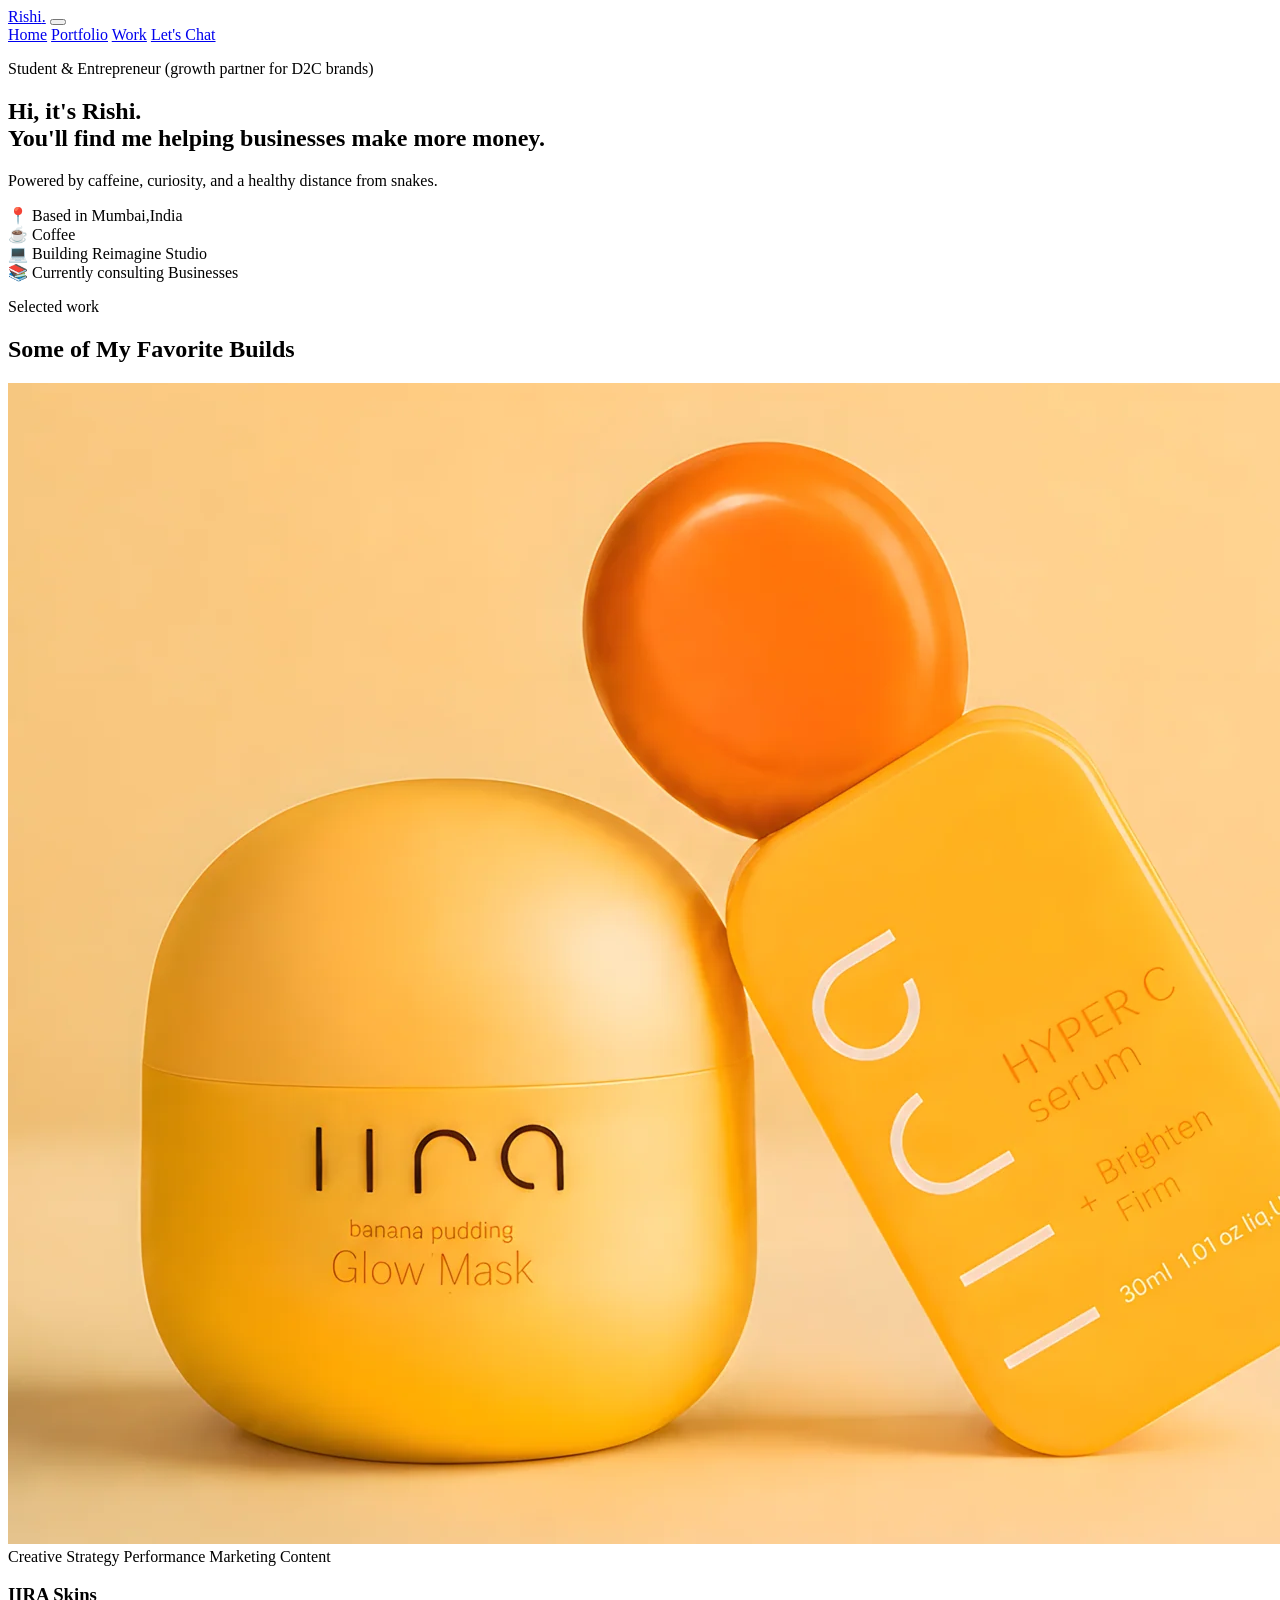
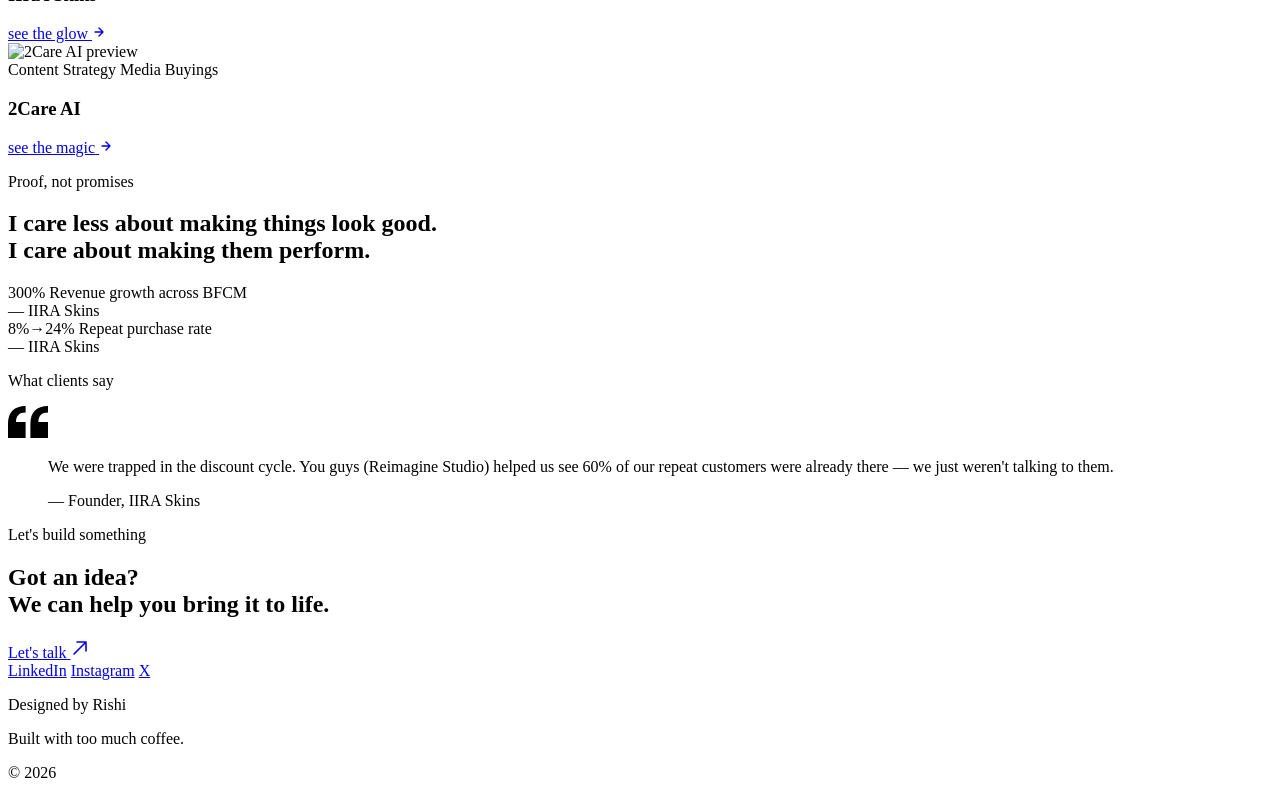
==== index.html @ 276774a6 "Add files via upload" ====
<!DOCTYPE html>
<html lang="en">
<head>
<meta charset="UTF-8">
<meta name="viewport" content="width=device-width, initial-scale=1.0">
<title>Rishi Patel — Helping businesses make more money</title>
<meta name="description" content="Rishi Patel, founder of Reimagine Studio. Revenue, retention, and growth work for D2C brands.">

<!-- Satoshi — Fontshare -->
<link rel="preconnect" href="https://api.fontshare.com">
<link href="https://api.fontshare.com/v2/css?f[]=satoshi@300,301,400,401,500,501,700,701,900,901&display=swap" rel="stylesheet">

<link rel="stylesheet" href="style.css">
</head>
<body>

<!-- ============ GRAIN + GRID BACKGROUND LAYERS (fixed, whole page) ============ -->
<div class="bg-grid" aria-hidden="true"></div>
<div class="bg-grain" aria-hidden="true"></div>

<!-- ============ NAV ============ -->
<header class="nav-wrap">
  <nav class="nav" aria-label="Primary">
    <a href="#home" class="nav-logo">Rishi<span class="dot">.</span></a>

    <button class="nav-toggle" id="navToggle" aria-expanded="false" aria-controls="navLinks" aria-label="Toggle menu">
      <span></span><span></span>
    </button>

    <div class="nav-links" id="navLinks">
      <a href="#home" data-nav>Home</a>
      <a href="#projects" data-nav>Portfolio</a>
      <a href="#results" data-nav>Work</a>
      <a href="#contact" data-nav class="nav-cta">Let's Chat</a>
    </div>
  </nav>
</header>

<main>

  <!-- ============ 1. HERO ============ -->
  <section id="home" class="section hero">
    <div class="hero-glow" aria-hidden="true"></div>

    <div class="container">
      <p class="eyebrow reveal">Student &amp; Entrepreneur (growth partner for D2C brands)</p>

      <h1 class="hero-headline reveal">
        Hi, it's Rishi.<br>
        You'll find me helping businesses make <span class="accent-text">more money.</span>
      </h1>

      <p class="hero-sub reveal">
        Powered by caffeine, curiosity, and a healthy distance from snakes.
      </p>

      <div class="info-cards reveal">
        <div class="info-card">
          <span class="info-emoji" aria-hidden="true">📍</span>
          <span>Based in Mumbai,India</span>
        </div>
        <div class="info-card">
          <span class="info-emoji" aria-hidden="true">☕</span>
          <span>Coffee </span>
        </div>
        <div class="info-card">
          <span class="info-emoji" aria-hidden="true">💻</span>
          <span>Building Reimagine Studio</span>
        </div>
        <div class="info-card">
          <span class="info-emoji" aria-hidden="true">📚</span>
          <span>Currently consulting Businesses</span>
        </div>
      </div>
    </div>

    <a href="#projects" class="scroll-cue" aria-label="Scroll to portfolio">
      <span></span>
    </a>
  </section>

  <!-- ============ 2. PROJECTS ============ -->
  <section id="projects" class="section projects">
    <div class="container">
      <p class="eyebrow reveal">Selected work</p>
      <h1 class="section-title reveal">    Some of My Favorite Builds </h1>

      <div class="project-list">

        <!-- PROJECT 1 — IIRA SKINS -->
        <article class="project-card reveal" data-project="iira">
          <div class="project-visual">
            <img src="iira_bottle.png" alt="IIRA Skins website preview" class="project-visual-image">
            <div class="project-visual-noise" aria-hidden="true"></div>
          </div>

          <div class="project-info">
            <div class="project-tags">
              <span>Creative Strategy</span>
              <span>Performance Marketing</span>
              <span>Content</span>
            </div>

            <h3 class="project-title">IIRA Skins</h3>

            <a href="iira.html" class="case-toggle">
              <span class="case-toggle-label">see the glow</span>
              <svg class="case-toggle-icon" width="14" height="14" viewBox="0 0 14 14" fill="none" aria-hidden="true">
                <path d="M3 7H11M11 7L7 3M11 7L7 11" stroke="currentColor" stroke-width="1.4" stroke-linecap="round" stroke-linejoin="round"/>
              </svg>
            </a>
          </div>
        </article>

        <!-- PROJECT 2 — 2CARE AI -->
        <article class="project-card reveal" data-project="2care">
          <div class="project-visual">
            <img src="Screenshot 2026-07-16 at 4.37.29 PM.png" alt="2Care AI preview" class="project-visual-image">
            <div class="project-visual-noise" aria-hidden="true"></div>
          </div>

          <div class="project-info">
            <div class="project-tags">
              <span>Content Strategy</span>
              <span>Media Buyings</span>
            </div>

            <h3 class="project-title">2Care AI</h3>

            <a href="2care.html" class="case-toggle">
              <span class="case-toggle-label">see the magic</span>
              <svg class="case-toggle-icon" width="14" height="14" viewBox="0 0 14 14" fill="none" aria-hidden="true">
                <path d="M3 7H11M11 7L7 3M11 7L7 11" stroke="currentColor" stroke-width="1.4" stroke-linecap="round" stroke-linejoin="round"/>
              </svg>
            </a>
          </div>
        </article>
         

      </div>
    </div>
  </section>

  <!-- ============ 3. RESULTS ============ -->
  <section id="results" class="section results">
    <div class="bg-grid dark" aria-hidden="true"></div>

    <div class="container">
      <p class="eyebrow eyebrow-light reveal">Proof, not promises</p>
      <h2 class="results-statement reveal">
        I care less about making things look good. <br> I care about making them  
        <span class="accent-text">perform.</span>
      </h2>

      <div class="stat-row reveal">
        <div class="stat-card">
          <span class="stat-number">300%</span>
          <span class="stat-label">Revenue growth across BFCM<br>— IIRA Skins</span>
        </div>
        <div class="stat-card">
          <span class="stat-number">8%<span class="stat-arrow">→</span>24%</span>
          <span class="stat-label">Repeat purchase rate<br>— IIRA Skins</span>
        </div>
      </div>
    </div>
  </section>

  <!-- ============ 4. TESTIMONIAL ============ -->
  <section class="section testimonial">
    <div class="container">
      <p class="eyebrow reveal">What clients say</p>
      <svg class="quote-mark reveal" width="40" height="32" viewBox="0 0 40 32" fill="none" aria-hidden="true">
        <path d="M0 32V17.6C0 6.4 6.4 0 17.6 0V6.4C11.2 6.4 8 9.6 8 16H17.6V32H0ZM22.4 32V17.6C22.4 6.4 28.8 0 40 0V6.4C33.6 6.4 30.4 9.6 30.4 16H40V32H22.4Z" fill="currentColor"/>
      </svg>
      <blockquote class="reveal">
        <p>We were trapped in the discount cycle. You guys (Reimagine Studio) helped us see 60% of our repeat customers were already there — we just weren't talking to them.</p>
        <footer>— Founder, IIRA Skins</footer>
      </blockquote>
    </div>
  </section>

  <!-- ============ 5. CONTACT ============ -->
  <section id="contact" class="section contact">
    <div class="bg-grid dark" aria-hidden="true"></div>
    <div class="hero-glow contact-glow" aria-hidden="true"></div>

    <div class="container">
      <p class="eyebrow eyebrow-light reveal">Let's build something</p>
      <h2 class="contact-title reveal">Got an idea?<br>We can help you bring it to life.</h2>

      <a href="mailto:rrishi2469@gmail.com" class="contact-email reveal">
        Let's talk
        <svg width="20" height="20" viewBox="0 0 20 20" fill="none" aria-hidden="true">
          <path d="M4 16L16 4M16 4H7M16 4V13" stroke="currentColor" stroke-width="1.6" stroke-linecap="round" stroke-linejoin="round"/>
        </svg>
      </a>

      <div class="social-row reveal">
        <a href="https://www.linkedin.com/in/rishi-patel-9a7933321/" target="_blank" rel="noopener noreferrer">LinkedIn</a>
        <a href="https://www.instagram.com/rishidoestuff/" target="_blank" rel="noopener noreferrer">Instagram</a>
        <a href="https://x.com/rrishi2469" target="_blank" rel="noopener noreferrer">X</a>
      </div>
    </div>
  </section>

</main>

<!-- ============ FOOTER ============ -->
<footer class="footer">
  <div class="container footer-inner">
    <p>Designed by Rishi </p>
    <p>Built with too much coffee.</p>
    <p>&copy; 2026</p>
  </div>
</footer>

<script src="script.js"></script>
</body>
</html>
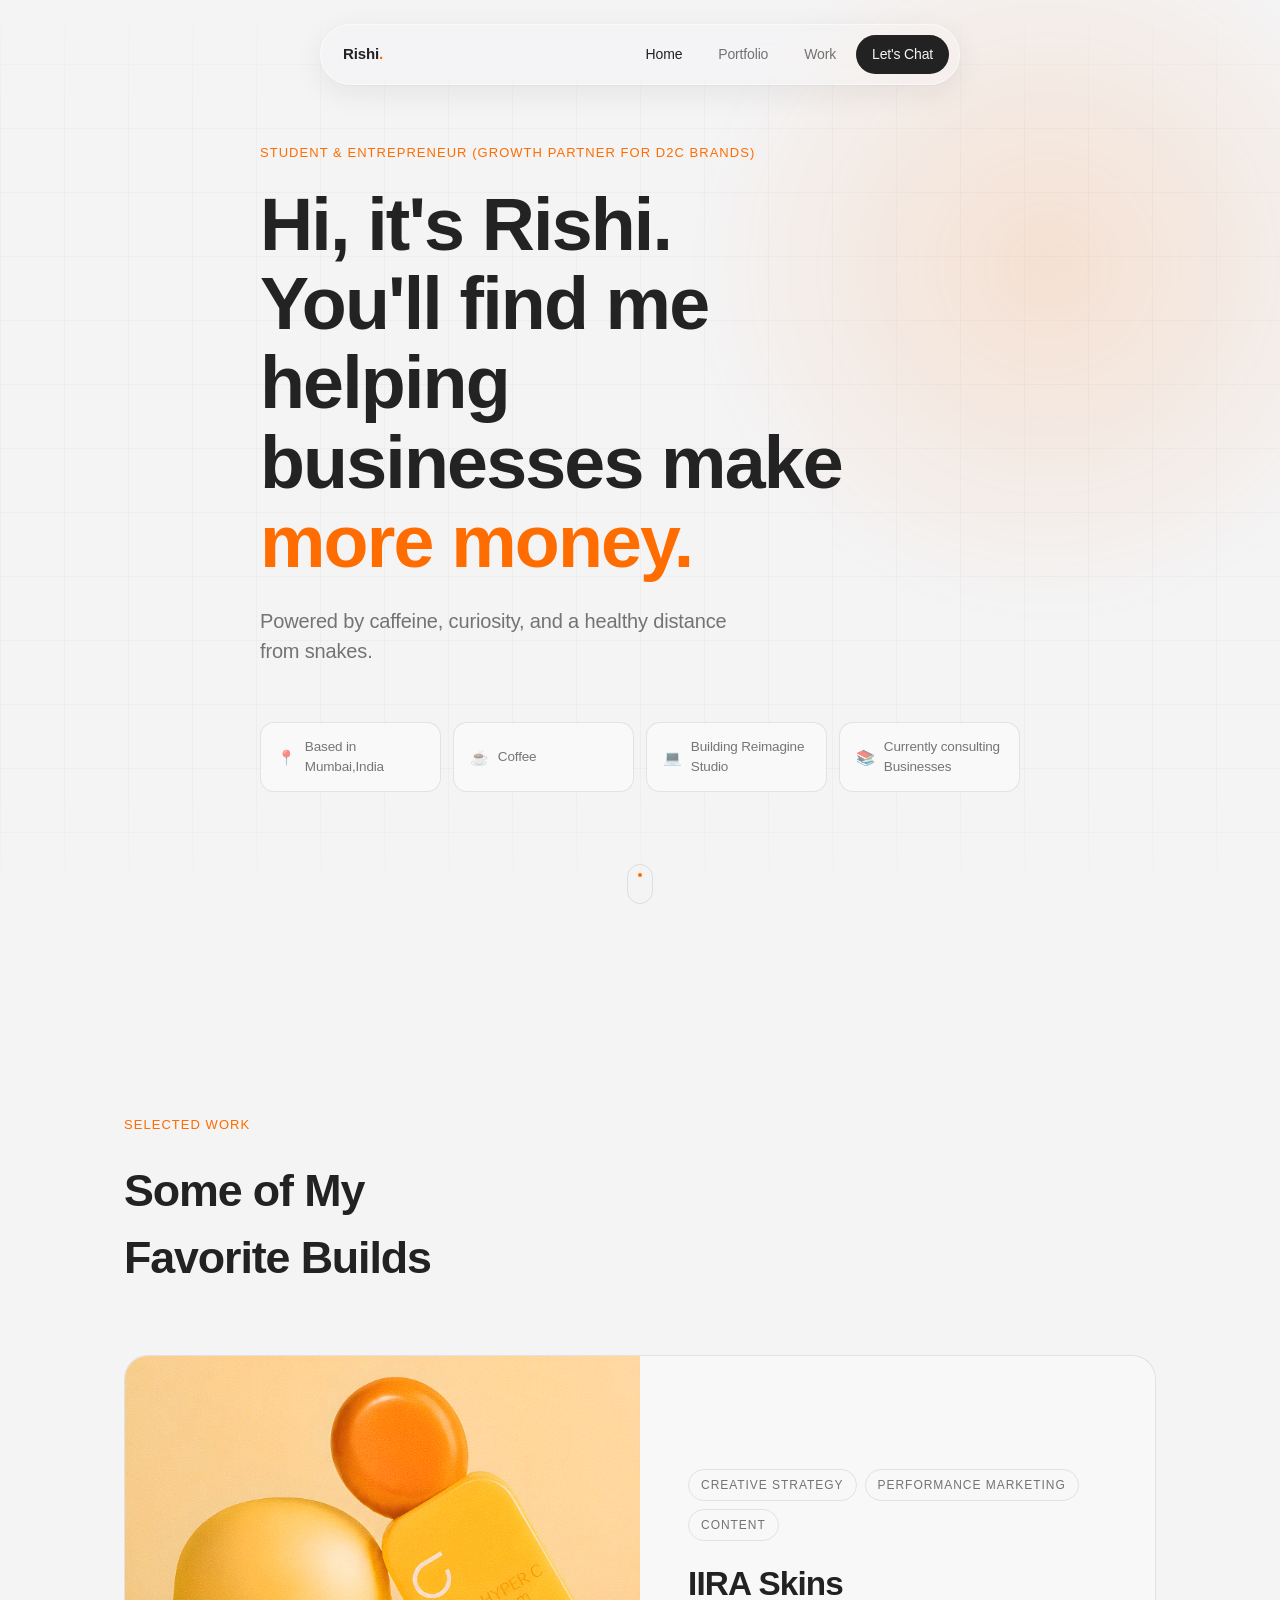
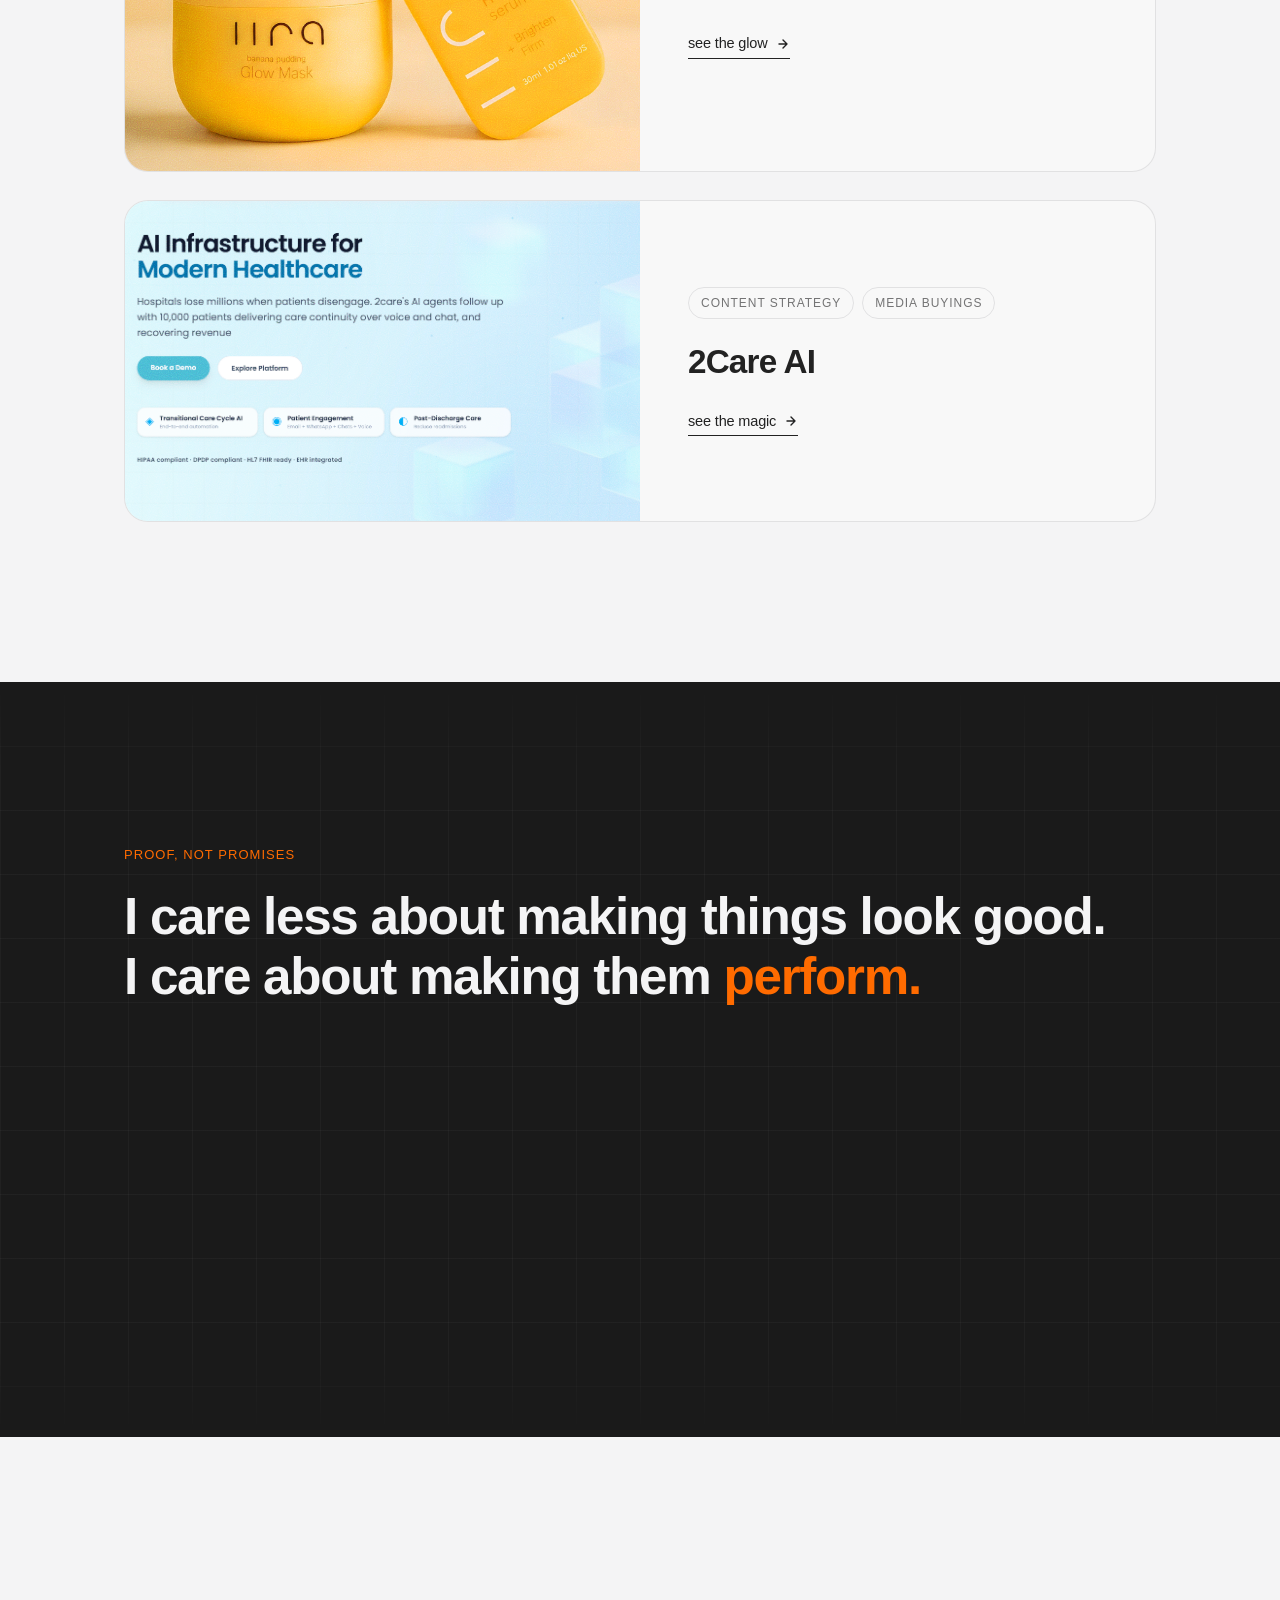
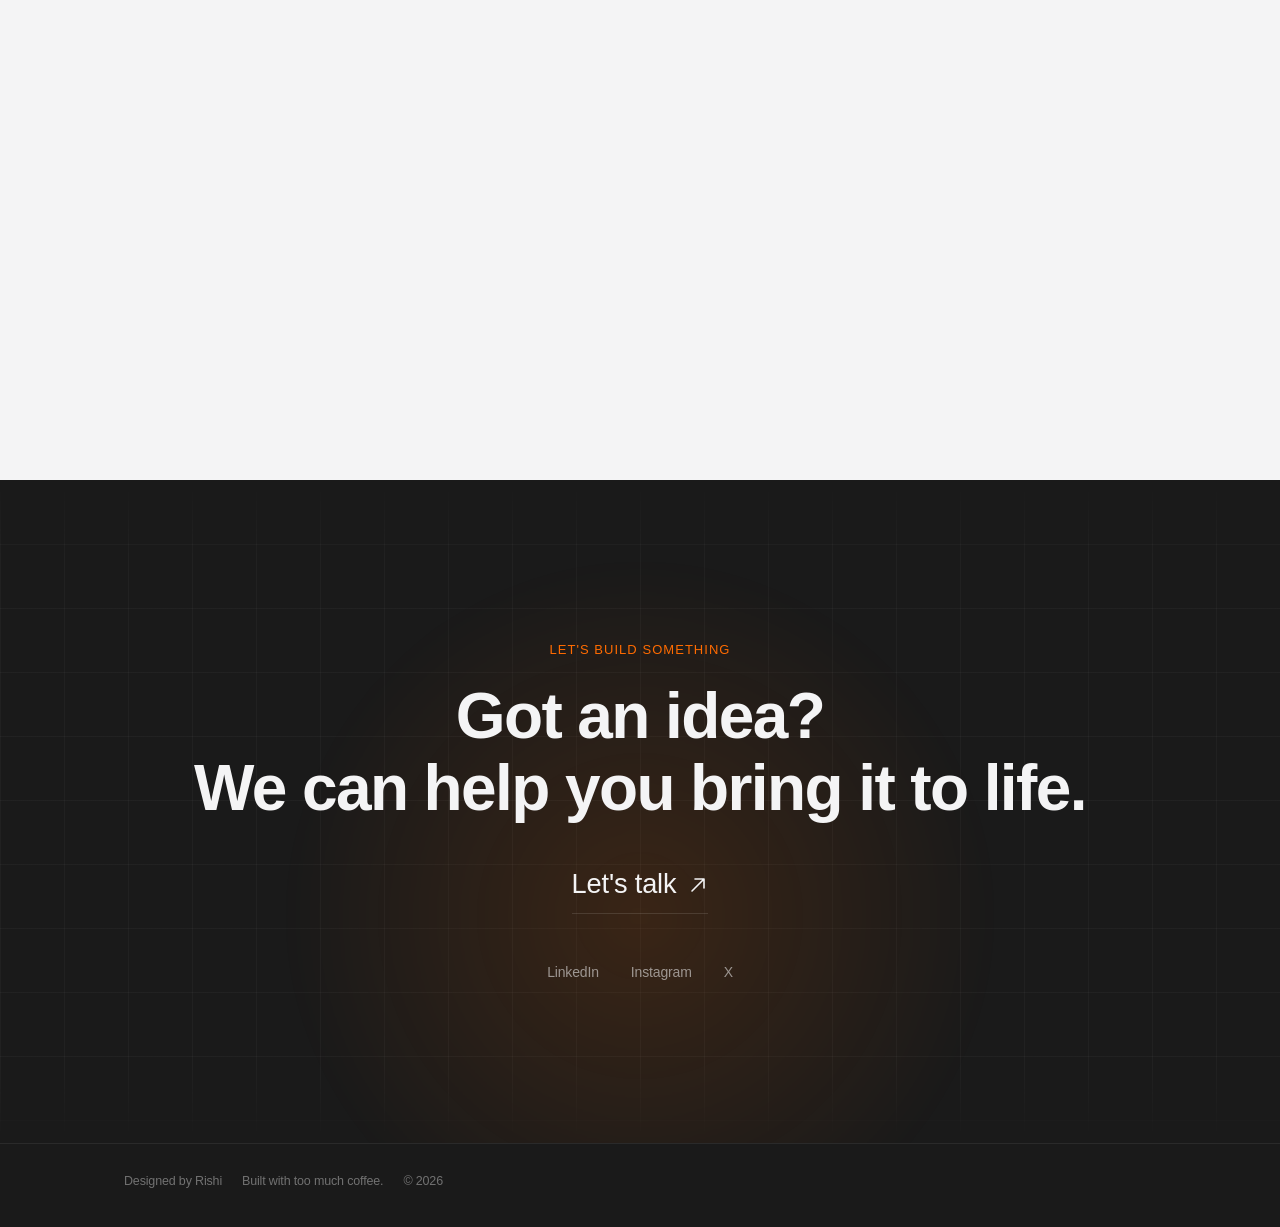
==== commit fe9b0152: "Update project image source for 2Care AI" ====
--- a/index.html
+++ b/index.html
@@ -115,7 +115,7 @@
         <!-- PROJECT 2 — 2CARE AI -->
         <article class="project-card reveal" data-project="2care">
           <div class="project-visual">
-            <img src="Screenshot 2026-07-16 at 4.37.29 PM.png" alt="2Care AI preview" class="project-visual-image">
+            <img src="2care-logo.png" alt="2Care AI preview" class="project-visual-image">
             <div class="project-visual-noise" aria-hidden="true"></div>
           </div>
 
--- a/style.css
+++ b/style.css
@@ -0,0 +1,1429 @@
+/* ==========================================================================
+   RISHI PATEL — PORTFOLIO
+   Palette:  #F4F4F5 (paper)  ·  #FF6B00 (accent)  ·  #222222 (ink)
+   Type:     Satoshi (all weights), tracking -1% base
+   ========================================================================== */
+
+:root {
+  /* ---- Core palette (exactly the 3 given colours) ---- */
+  --paper: #F4F4F5;
+  --ink: #222222;
+  --accent: #FF6B00;
+
+  /* ---- Derived tones (tints/shades of the 3 core colours only) ---- */
+  --paper-dim: #E9E9EB;
+  --ink-dark: #1a1a1a;        /* deeper ink for inverted sections */
+  --ink-soft: rgba(34, 34, 34, 0.62);
+  --ink-faint: rgba(34, 34, 34, 0.40);
+  --line: rgba(34, 34, 34, 0.10);
+  --line-soft: rgba(34, 34, 34, 0.06);
+  --paper-soft: rgba(244, 244, 245, 0.72);
+  --paper-faint: rgba(244, 244, 245, 0.45);
+  --line-dark: rgba(244, 244, 245, 0.12);
+  --line-dark-soft: rgba(244, 244, 245, 0.07);
+  --orange-deep: #9E4200;
+  --orange-mid: #C8642F;
+  --orange-bright: #FF6B00;
+  --accent-08: rgba(255, 107, 0, 0.08);
+  --accent-14: rgba(255, 107, 0, 0.14);
+  --accent-30: rgba(255, 107, 0, 0.30);
+
+  /* ---- Type ---- */
+  --font: 'Satoshi', -apple-system, BlinkMacSystemFont, 'Segoe UI', sans-serif;
+  --tracking-base: -0.02em;   /* -2%, as requested */
+  --tracking-tight: -0.02em;  /* large display type, tightened to -2% */
+  --tracking-wide: 0.08em;    /* eyebrows / uppercase labels */
+
+  /* ---- Layout ---- */
+  --container: 1160px;
+  --gutter: clamp(24px, 5vw, 64px);
+  --ease: cubic-bezier(0.16, 1, 0.3, 1);
+}
+
+/* ---------------------------------- Reset ---------------------------------- */
+* { margin: 0; padding: 0; box-sizing: border-box; }
+
+html {
+  scroll-behavior: smooth;
+  scroll-padding-top: 110px;
+}
+
+body {
+  background: var(--paper);
+  color: var(--ink);
+  font-family: var(--font);
+  font-weight: 400;
+  letter-spacing: var(--tracking-base);
+  line-height: 1.5;
+  -webkit-font-smoothing: antialiased;
+  overflow-x: hidden;
+}
+
+a { color: inherit; text-decoration: none; }
+button { font: inherit; letter-spacing: inherit; background: none; border: none; cursor: pointer; color: inherit; }
+img, svg { display: block; max-width: 100%; }
+ul { list-style: none; }
+
+:focus-visible {
+  outline: 2px solid var(--accent);
+  outline-offset: 3px;
+  border-radius: 4px;
+}
+
+.container {
+  max-width: var(--container);
+  margin: 0 auto;
+  padding: 0 var(--gutter);
+}
+
+.section { position: relative; padding: clamp(90px, 14vw, 160px) 0; }
+
+/* -------------------------- Background texture layers -------------------------- */
+/* Grain: SVG feTurbulence, tiled, blended over everything at low opacity — the
+   "Linear" reference. Grid: two hairline gradients for the faint technical grid. */
+
+.bg-grain {
+  position: fixed;
+  inset: 0;
+  z-index: 2;
+  pointer-events: none;
+  opacity: 0.05;
+  mix-blend-mode: overlay;
+  background-image: url("data:image/svg+xml,%3Csvg xmlns='http://www.w3.org/2000/svg' width='140' height='140'%3E%3Cfilter id='n'%3E%3CfeTurbulence type='fractalNoise' baseFrequency='0.9' numOctaves='2' stitchTiles='stitch'/%3E%3C/filter%3E%3Crect width='100%25' height='100%25' filter='url(%23n)'/%3E%3C/svg%3E");
+}
+
+.bg-grid {
+  position: absolute;
+  inset: 0;
+  pointer-events: none;
+  opacity: 0.5;
+  background-image:
+    linear-gradient(90deg, var(--line-soft) 1px, transparent 1px),
+    linear-gradient(180deg, var(--line-soft) 1px, transparent 1px);
+  background-size: 64px 64px;
+  -webkit-mask-image: linear-gradient(180deg, transparent, #000 12%, #000 88%, transparent);
+          mask-image: linear-gradient(180deg, transparent, #000 12%, #000 88%, transparent);
+}
+.hero .bg-grid,
+body > .bg-grid { position: fixed; z-index: 0; }
+.bg-grid.dark {
+  background-image:
+    linear-gradient(90deg, var(--line-dark-soft) 1px, transparent 1px),
+    linear-gradient(180deg, var(--line-dark-soft) 1px, transparent 1px);
+}
+
+/* ================================ NAVBAR ================================ */
+/* Liquid-glass: translucent paper, heavy blur + saturation, hairline border,
+   pill radius. Solidifies slightly once the page scrolls. */
+
+.nav-wrap {
+  position: fixed;
+  top: clamp(14px, 3vw, 24px);
+  left: 0;
+  right: 0;
+  z-index: 100;
+  display: flex;
+  justify-content: center;
+  padding: 0 var(--gutter);
+}
+
+.nav {
+  display: flex;
+  align-items: center;
+  justify-content: space-between;
+  gap: 32px;
+  width: 100%;
+  max-width: 640px;
+  padding: 10px 10px 10px 22px;
+  border-radius: 999px;
+  background: var(--paper-faint);
+  border: 1px solid rgba(255, 255, 255, 0.5);
+  box-shadow: 0 1px 1px rgba(34,34,34,0.03), 0 8px 30px rgba(34, 34, 34, 0.07);
+  backdrop-filter: blur(20px) saturate(180%);
+  -webkit-backdrop-filter: blur(20px) saturate(180%);
+  transition: background 0.4s var(--ease), box-shadow 0.4s var(--ease), border-color 0.4s var(--ease);
+}
+
+.nav-wrap.scrolled .nav {
+  background: var(--paper-soft);
+  border-color: var(--line);
+  box-shadow: 0 1px 1px rgba(34,34,34,0.04), 0 12px 34px rgba(34, 34, 34, 0.10);
+}
+
+.nav-logo {
+  font-weight: 700;
+  font-size: 15px;
+  letter-spacing: var(--tracking-base);
+  flex-shrink: 0;
+}
+.nav-logo .dot { color: var(--accent); }
+
+.nav-links {
+  display: flex;
+  align-items: center;
+  gap: 4px;
+}
+
+.nav-links a {
+  font-weight: 500;
+  font-size: 14px;
+  padding: 9px 16px;
+  border-radius: 999px;
+  color: var(--ink-soft);
+  transition: color 0.25s var(--ease), background 0.25s var(--ease);
+  white-space: nowrap;
+}
+.nav-links a:hover { color: var(--ink); background: rgba(34,34,34,0.05); }
+.nav-links a.active { color: var(--ink); }
+
+.nav-cta {
+  background: var(--ink);
+  color: var(--paper) !important;
+}
+.nav-cta:hover { background: var(--accent) !important; color: #fff !important; }
+
+.nav-toggle {
+  display: none;
+  flex-direction: column;
+  justify-content: center;
+  gap: 5px;
+  width: 34px;
+  height: 34px;
+  flex-shrink: 0;
+}
+.nav-toggle span {
+  display: block;
+  width: 16px;
+  height: 1.6px;
+  background: var(--ink);
+  margin: 0 auto;
+  transition: transform 0.3s var(--ease), opacity 0.3s var(--ease);
+}
+.nav-toggle[aria-expanded="true"] span:first-child { transform: translateY(3.3px) rotate(45deg); }
+.nav-toggle[aria-expanded="true"] span:last-child { transform: translateY(-3.3px) rotate(-45deg); }
+
+/* ================================= HERO ================================= */
+
+.hero {
+  position: relative;
+  min-height: 100svh;
+  display: flex;
+  flex-direction: column;
+  justify-content: center;
+  padding-top: 140px;
+  overflow: hidden;
+}
+
+.hero-glow {
+  position: absolute;
+  top: -10%;
+  right: -10%;
+  width: 60vw;
+  height: 60vw;
+  max-width: 720px;
+  max-height: 720px;
+  background: radial-gradient(circle, var(--accent-14) 0%, transparent 70%);
+  filter: blur(10px);
+  pointer-events: none;
+  z-index: 0;
+}
+
+.hero .container { position: relative; z-index: 1; }
+
+.hero-video-shell {
+  position: absolute;
+  right: clamp(18px, 3vw, 36px);
+  top: 50%;
+  transform: translateY(-50%);
+  width: min(22vw, 220px);
+  max-width: min(220px, calc(100vw - 40px));
+  aspect-ratio: 1 / 1;
+  z-index: 2;
+  border: 1px solid var(--line);
+  border-radius: 18px;
+  overflow: hidden;
+  background: rgba(255, 255, 255, 0.22);
+  box-shadow: 0 10px 30px rgba(34, 34, 34, 0.06);
+  backdrop-filter: blur(6px);
+  opacity: 0.95;
+}
+
+.hero-video-shell video {
+  width: 100%;
+  height: 100%;
+  object-fit: contain;
+  display: block;
+  background: transparent;
+}
+
+.eyebrow {
+  display: inline-block;
+  font-size: 13px;
+  font-weight: 500;
+  letter-spacing: var(--tracking-wide);
+  text-transform: uppercase;
+  color: var(--accent);
+  margin-bottom: 22px;
+}
+.eyebrow-light { color: var(--accent); }
+
+.hero-headline {
+  font-size: clamp(2.4rem, 6vw, 4.6rem);
+  font-weight: 700;
+  letter-spacing: var(--tracking-tight);
+  line-height: 1.08;
+  max-width: 15ch;
+}
+
+.accent-text { color: var(--accent); }
+
+.hero-sub {
+  margin-top: 24px;
+  font-size: clamp(1.05rem, 1.6vw, 1.25rem);
+  font-weight: 400;
+  color: var(--ink-soft);
+  max-width: 42ch;
+}
+
+.info-cards {
+  margin-top: 56px;
+  display: grid;
+  grid-template-columns: repeat(4, minmax(0, 1fr));
+  gap: 12px;
+  max-width: 760px;
+}
+
+.info-card {
+  display: flex;
+  align-items: center;
+  gap: 9px;
+  padding: 14px 16px;
+  border-radius: 14px;
+  background: rgba(255, 255, 255, 0.45);
+  border: 1px solid var(--line);
+  font-size: 13.5px;
+  font-weight: 500;
+  color: var(--ink-soft);
+  backdrop-filter: blur(6px);
+}
+.info-emoji { font-size: 15px; line-height: 1; }
+
+.scroll-cue {
+  position: absolute;
+  bottom: clamp(24px, 4vw, 48px);
+  left: 50%;
+  transform: translateX(-50%);
+  width: 26px;
+  height: 40px;
+  border: 1.5px solid var(--line);
+  border-radius: 999px;
+  display: flex;
+  justify-content: center;
+  padding-top: 8px;
+}
+.scroll-cue span {
+  width: 4px;
+  height: 4px;
+  border-radius: 999px;
+  background: var(--accent);
+  animation: scrollcue 1.8s ease-in-out infinite;
+}
+@keyframes scrollcue {
+  0% { opacity: 0; transform: translateY(0); }
+  30% { opacity: 1; }
+  80% { opacity: 0; transform: translateY(14px); }
+  100% { opacity: 0; }
+}
+
+/* ================================ SECTION HEADS ================================ */
+
+.section-title {
+  font-size: clamp(1.9rem, 4vw, 2.8rem);
+  font-weight: 700;
+  letter-spacing: var(--tracking-tight);
+  max-width: 16ch;
+  margin-bottom: 64px;
+}
+
+/* ================================ PROJECTS ================================ */
+
+.project-list {
+  display: flex;
+  flex-direction: column;
+  gap: 28px;
+}
+
+.project-card {
+  display: grid;
+  grid-template-columns: 1fr 1fr;
+  gap: 0;
+  border-radius: 24px;
+  border: 1px solid var(--line);
+  background: rgba(255, 255, 255, 0.35);
+  overflow: hidden;
+  transition: border-color 0.4s var(--ease), box-shadow 0.4s var(--ease);
+}
+.project-card:hover {
+  border-color: var(--accent-30);
+  box-shadow: 0 20px 60px rgba(34, 34, 34, 0.08);
+}
+
+.project-visual {
+  position: relative;
+  min-height: 320px;
+  background:
+    radial-gradient(circle at 30% 20%, var(--accent-14), transparent 55%),
+    linear-gradient(160deg, var(--ink) 0%, var(--ink-dark) 100%);
+  display: flex;
+  align-items: center;
+  justify-content: center;
+  overflow: hidden;
+}
+.project-visual-noise {
+  position: absolute;
+  inset: 0;
+  opacity: 0.5;
+  mix-blend-mode: overlay;
+  background-image: inherit;
+  background-image: url("data:image/svg+xml,%3Csvg xmlns='http://www.w3.org/2000/svg' width='140' height='140'%3E%3Cfilter id='n'%3E%3CfeTurbulence type='fractalNoise' baseFrequency='0.9' numOctaves='2' stitchTiles='stitch'/%3E%3C/filter%3E%3Crect width='100%25' height='100%25' filter='url(%23n)'/%3E%3C/svg%3E");
+}
+.project-visual-image {
+  width: 100%;
+  height: 100%;
+  object-fit: cover;
+  object-position: center;
+  display: block;
+}
+.project-visual-tag {
+  font-size: clamp(2.4rem, 5vw, 3.6rem);
+  font-weight: 900;
+  letter-spacing: var(--tracking-tight);
+  color: var(--paper);
+  opacity: 0.92;
+  z-index: 1;
+  /* Placeholder wordmark — swap this block for a hero image or video element */
+}
+
+.project-info {
+  padding: clamp(28px, 4vw, 48px);
+  display: flex;
+  flex-direction: column;
+  justify-content: center;
+}
+
+.project-tags {
+  display: flex;
+  flex-wrap: wrap;
+  gap: 8px;
+  margin-bottom: 18px;
+}
+.project-tags span {
+  font-size: 12px;
+  font-weight: 500;
+  letter-spacing: var(--tracking-wide);
+  text-transform: uppercase;
+  padding: 6px 12px;
+  border-radius: 999px;
+  border: 1px solid var(--line);
+  color: var(--ink-soft);
+}
+
+.project-title {
+  font-size: clamp(1.6rem, 2.6vw, 2.1rem);
+  font-weight: 700;
+  letter-spacing: var(--tracking-tight);
+  margin-bottom: 24px;
+}
+
+.case-toggle {
+  display: inline-flex;
+  align-items: center;
+  gap: 8px;
+  font-size: 14.5px;
+  font-weight: 500;
+  color: var(--ink);
+  padding-bottom: 3px;
+  border-bottom: 1.5px solid var(--ink);
+  width: fit-content;
+  transition: color 0.25s var(--ease), border-color 0.25s var(--ease), gap 0.25s var(--ease);
+}
+.case-toggle:hover { color: var(--accent); border-color: var(--accent); gap: 12px; }
+.case-toggle-icon { transition: transform 0.35s var(--ease); }
+.case-toggle[aria-expanded="true"] .case-toggle-icon { transform: rotate(90deg); }
+
+/* Height-animated reveal without JS measuring — grid-template-rows 0fr -> 1fr */
+.case-study-wrapper {
+  display: grid;
+  grid-template-rows: 0fr;
+  transition: grid-template-rows 0.55s var(--ease);
+}
+.case-study-wrapper.open { grid-template-rows: 1fr; }
+.case-study-inner { overflow: hidden; }
+
+.case-block {
+  padding-top: 26px;
+}
+.case-block:first-child { padding-top: 28px; }
+.case-label {
+  display: block;
+  font-size: 12px;
+  font-weight: 700;
+  letter-spacing: var(--tracking-wide);
+  text-transform: uppercase;
+  color: var(--accent);
+  margin-bottom: 8px;
+}
+.case-block p {
+  font-size: 14.5px;
+  line-height: 1.65;
+  color: var(--ink-soft);
+  max-width: 52ch;
+}
+
+/* ================================ RESULTS (inverted) ================================ */
+
+.results {
+  background: var(--ink-dark);
+  color: var(--paper);
+}
+.results .bg-grid { position: absolute; }
+
+.results-statement {
+  font-size: clamp(1.9rem, 4.4vw, 3.2rem);
+  font-weight: 700;
+  letter-spacing: var(--tracking-tight);
+  line-height: 1.18;
+  margin-bottom: 64px;
+  position: relative;
+  z-index: 1;
+}
+
+.stat-row {
+  display: flex;
+  flex-wrap: wrap;
+  gap: 20px;
+  position: relative;
+  z-index: 1;
+}
+
+.stat-card {
+  flex: 1 1 240px;
+  padding: 32px 28px;
+  border-radius: 20px;
+  border: 1px solid var(--line-dark);
+  background: rgba(244, 244, 245, 0.03);
+}
+
+.stat-number {
+  display: block;
+  font-size: clamp(2.4rem, 5vw, 3.4rem);
+  font-weight: 900;
+  letter-spacing: var(--tracking-tight);
+  color: var(--accent);
+  margin-bottom: 10px;
+}
+.stat-arrow { font-size: 0.6em; margin: 0 4px; color: var(--paper); opacity: 0.5; }
+
+.stat-label {
+  font-size: 14px;
+  color: rgba(244, 244, 245, 0.6);
+  line-height: 1.5;
+}
+
+/* ================================ TESTIMONIAL ================================ */
+
+.testimonial .container { max-width: 820px; text-align: left; }
+
+.quote-mark { color: var(--accent); margin-bottom: 24px; }
+
+blockquote p {
+  font-size: clamp(1.3rem, 2.8vw, 1.9rem);
+  font-weight: 500;
+  letter-spacing: var(--tracking-tight);
+  line-height: 1.42;
+  color: var(--ink);
+}
+
+blockquote footer {
+  margin-top: 28px;
+  font-size: 14px;
+  font-weight: 500;
+  color: var(--ink-faint);
+}
+
+/* ================================ CONTACT (inverted) ================================ */
+
+.contact {
+  background: var(--ink-dark);
+  color: var(--paper);
+  text-align: center;
+  overflow: hidden;
+}
+.contact-glow {
+  top: auto;
+  bottom: -20%;
+  left: 50%;
+  right: auto;
+  transform: translateX(-50%);
+  background: radial-gradient(circle, var(--accent-14) 0%, transparent 70%);
+}
+.contact .container { position: relative; z-index: 1; display: flex; flex-direction: column; align-items: center; }
+
+.contact-title {
+  font-size: clamp(2.2rem, 6vw, 4rem);
+  font-weight: 700;
+  letter-spacing: var(--tracking-tight);
+  line-height: 1.12;
+  margin-bottom: 40px;
+}
+
+.contact-email {
+  display: inline-flex;
+  align-items: center;
+  gap: 12px;
+  font-size: clamp(1.15rem, 2.6vw, 1.7rem);
+  font-weight: 500;
+  color: var(--paper);
+  padding-bottom: 8px;
+  border-bottom: 1.5px solid var(--line-dark);
+  transition: color 0.3s var(--ease), border-color 0.3s var(--ease), gap 0.3s var(--ease);
+}
+.contact-email svg { transition: transform 0.3s var(--ease); }
+.contact-email:hover { color: var(--accent); border-color: var(--accent); gap: 16px; }
+.contact-email:hover svg { transform: translate(2px, -2px); }
+
+.social-row {
+  margin-top: 48px;
+  display: flex;
+  gap: 32px;
+}
+.social-row a {
+  font-size: 14px;
+  font-weight: 500;
+  color: rgba(244, 244, 245, 0.55);
+  transition: color 0.25s var(--ease);
+}
+.social-row a:hover { color: var(--accent); }
+
+/* ================================= FOOTER ================================= */
+
+.footer {
+  background: var(--ink-dark);
+  color: rgba(244, 244, 245, 0.4);
+  border-top: 1px solid var(--line-dark-soft);
+}
+.footer-inner {
+  padding: 28px var(--gutter) 36px;
+  display: flex;
+  flex-wrap: wrap;
+  gap: 6px 20px;
+  font-size: 12.5px;
+}
+
+/* ================================= REVEAL-ON-SCROLL ================================= */
+
+.reveal {
+  opacity: 0;
+  transform: translateY(22px);
+  transition: opacity 0.7s var(--ease), transform 0.7s var(--ease);
+}
+.reveal.in-view { opacity: 1; transform: translateY(0); }
+
+@media (prefers-reduced-motion: reduce) {
+  html { scroll-behavior: auto; }
+  .reveal { opacity: 1; transform: none; transition: none; }
+  .scroll-cue span { animation: none; }
+  * { transition-duration: 0.001ms !important; animation-duration: 0.001ms !important; }
+}
+
+/* ================================= RESPONSIVE ================================= */
+
+@media (max-width: 900px) {
+  .project-card { grid-template-columns: 1fr; }
+  .project-visual { min-height: 220px; }
+  .info-cards { grid-template-columns: repeat(2, 1fr); }
+  .hero-video-shell {
+    position: relative;
+    top: auto;
+    right: auto;
+    transform: none;
+    width: min(100%, 240px);
+    margin-top: 28px;
+  }
+}
+
+@media (max-width: 640px) {
+  .nav {
+    max-width: calc(100% - 8px);
+  }
+  .nav-toggle { display: flex; }
+  .nav-links {
+    position: absolute;
+    top: calc(100% + 10px);
+    left: 0;
+    right: 0;
+    flex-direction: column;
+    align-items: stretch;
+    gap: 4px;
+    padding: 10px;
+    border-radius: 22px;
+    background: var(--paper-soft);
+    border: 1px solid var(--line);
+    backdrop-filter: blur(20px) saturate(180%);
+    -webkit-backdrop-filter: blur(20px) saturate(180%);
+    box-shadow: 0 12px 34px rgba(34, 34, 34, 0.10);
+    opacity: 0;
+    visibility: hidden;
+    transform: translateY(-8px);
+    transition: opacity 0.3s var(--ease), transform 0.3s var(--ease), visibility 0.3s;
+  }
+  .nav-links.open { opacity: 1; visibility: visible; transform: translateY(0); }
+  .nav-links a { text-align: center; padding: 13px 16px; }
+
+  .info-cards { grid-template-columns: 1fr; }
+  .social-row { gap: 24px; flex-wrap: wrap; justify-content: center; }
+  .stat-row { flex-direction: column; }
+}
+/* ==========================================================================
+   RISHI PATEL — PORTFOLIO
+   Palette:  #F4F4F5 (paper)  ·  #FF6B00 (accent)  ·  #222222 (ink)
+   Type:     Satoshi (all weights), tracking -1% base
+   ========================================================================== */
+
+:root {
+  /* ---- Core palette (exactly the 3 given colours) ---- */
+  --paper: #F4F4F5;
+  --ink: #222222;
+  --accent: #FF6B00;
+
+  /* ---- Derived tones (tints/shades of the 3 core colours only) ---- */
+  --paper-dim: #E9E9EB;
+  --ink-dark: #1a1a1a;        /* deeper ink for inverted sections */
+  --ink-soft: rgba(34, 34, 34, 0.62);
+  --ink-faint: rgba(34, 34, 34, 0.40);
+  --line: rgba(34, 34, 34, 0.10);
+  --line-soft: rgba(34, 34, 34, 0.06);
+  --paper-soft: rgba(244, 244, 245, 0.72);
+  --paper-faint: rgba(244, 244, 245, 0.45);
+  --line-dark: rgba(244, 244, 245, 0.12);
+  --line-dark-soft: rgba(244, 244, 245, 0.07);
+  --accent-08: rgba(255, 107, 0, 0.08);
+  --accent-14: rgba(255, 107, 0, 0.14);
+  --accent-30: rgba(255, 107, 0, 0.30);
+
+  /* ---- Type ---- */
+  --font: 'Satoshi', -apple-system, BlinkMacSystemFont, 'Segoe UI', sans-serif;
+  --tracking-base: -0.01em;   /* -1%, as specified */
+  --tracking-tight: -0.025em; /* large display type, Apple-style scaling */
+  --tracking-wide: 0.08em;    /* eyebrows / uppercase labels */
+
+  /* ---- Layout ---- */
+  --container: 1160px;
+  --gutter: clamp(24px, 5vw, 64px);
+  --ease: cubic-bezier(0.16, 1, 0.3, 1);
+}
+
+/* ---------------------------------- Reset ---------------------------------- */
+* { margin: 0; padding: 0; box-sizing: border-box; }
+
+html {
+  scroll-behavior: smooth;
+  scroll-padding-top: 110px;
+}
+
+body {
+  background: var(--paper);
+  color: var(--ink);
+  font-family: var(--font);
+  font-weight: 400;
+  letter-spacing: var(--tracking-base);
+  line-height: 1.5;
+  -webkit-font-smoothing: antialiased;
+  overflow-x: hidden;
+}
+
+a { color: inherit; text-decoration: none; }
+button { font: inherit; letter-spacing: inherit; background: none; border: none; cursor: pointer; color: inherit; }
+img, svg { display: block; max-width: 100%; }
+ul { list-style: none; }
+
+:focus-visible {
+  outline: 2px solid var(--accent);
+  outline-offset: 3px;
+  border-radius: 4px;
+}
+
+.container {
+  max-width: var(--container);
+  margin: 0 auto;
+  padding: 0 var(--gutter);
+}
+
+.section { position: relative; padding: clamp(90px, 14vw, 160px) 0; }
+
+/* -------------------------- Background texture layers -------------------------- */
+/* Grain: SVG feTurbulence, tiled, blended over everything at low opacity — the
+   "Linear" reference. Grid: two hairline gradients for the faint technical grid. */
+
+.bg-grain {
+  position: fixed;
+  inset: 0;
+  z-index: 2;
+  pointer-events: none;
+  opacity: 0.05;
+  mix-blend-mode: overlay;
+  background-image: url("data:image/svg+xml,%3Csvg xmlns='http://www.w3.org/2000/svg' width='140' height='140'%3E%3Cfilter id='n'%3E%3CfeTurbulence type='fractalNoise' baseFrequency='0.9' numOctaves='2' stitchTiles='stitch'/%3E%3C/filter%3E%3Crect width='100%25' height='100%25' filter='url(%23n)'/%3E%3C/svg%3E");
+}
+
+.bg-grid {
+  position: absolute;
+  inset: 0;
+  pointer-events: none;
+  background-image:
+    linear-gradient(90deg, var(--line-soft) 1px, transparent 1px),
+    linear-gradient(180deg, var(--line-soft) 1px, transparent 1px);
+  background-size: 64px 64px;
+  -webkit-mask-image: linear-gradient(180deg, transparent, #000 12%, #000 88%, transparent);
+          mask-image: linear-gradient(180deg, transparent, #000 12%, #000 88%, transparent);
+}
+.hero .bg-grid,
+body > .bg-grid { position: fixed; z-index: 0; }
+.bg-grid.dark {
+  background-image:
+    linear-gradient(90deg, var(--line-dark-soft) 1px, transparent 1px),
+    linear-gradient(180deg, var(--line-dark-soft) 1px, transparent 1px);
+}
+
+/* ================================ NAVBAR ================================ */
+/* Liquid-glass: translucent paper, heavy blur + saturation, hairline border,
+   pill radius. Solidifies slightly once the page scrolls. */
+
+.nav-wrap {
+  position: fixed;
+  top: clamp(14px, 3vw, 24px);
+  left: 0;
+  right: 0;
+  z-index: 100;
+  display: flex;
+  justify-content: center;
+  padding: 0 var(--gutter);
+}
+
+.nav {
+  display: flex;
+  align-items: center;
+  justify-content: space-between;
+  gap: 32px;
+  width: 100%;
+  max-width: 640px;
+  padding: 10px 10px 10px 22px;
+  border-radius: 999px;
+  background: var(--paper-faint);
+  border: 1px solid rgba(255, 255, 255, 0.5);
+  box-shadow: 0 1px 1px rgba(34,34,34,0.03), 0 8px 30px rgba(34, 34, 34, 0.07);
+  backdrop-filter: blur(20px) saturate(180%);
+  -webkit-backdrop-filter: blur(20px) saturate(180%);
+  transition: background 0.4s var(--ease), box-shadow 0.4s var(--ease), border-color 0.4s var(--ease);
+}
+
+.nav-wrap.scrolled .nav {
+  background: var(--paper-soft);
+  border-color: var(--line);
+  box-shadow: 0 1px 1px rgba(34,34,34,0.04), 0 12px 34px rgba(34, 34, 34, 0.10);
+}
+
+.nav-logo {
+  font-weight: 700;
+  font-size: 15px;
+  letter-spacing: var(--tracking-base);
+  flex-shrink: 0;
+}
+.nav-logo .dot { color: var(--accent); }
+
+.nav-links {
+  display: flex;
+  align-items: center;
+  gap: 4px;
+}
+
+.nav-links a {
+  font-weight: 500;
+  font-size: 14px;
+  padding: 9px 16px;
+  border-radius: 999px;
+  color: var(--ink-soft);
+  transition: color 0.25s var(--ease), background 0.25s var(--ease);
+  white-space: nowrap;
+}
+.nav-links a:hover { color: var(--ink); background: rgba(34,34,34,0.05); }
+.nav-links a.active { color: var(--ink); }
+
+.nav-cta {
+  background: var(--ink);
+  color: var(--paper) !important;
+}
+.nav-cta:hover { background: var(--accent) !important; color: #fff !important; }
+
+.nav-toggle {
+  display: none;
+  flex-direction: column;
+  justify-content: center;
+  gap: 5px;
+  width: 34px;
+  height: 34px;
+  flex-shrink: 0;
+}
+.nav-toggle span {
+  display: block;
+  width: 16px;
+  height: 1.6px;
+  background: var(--ink);
+  margin: 0 auto;
+  transition: transform 0.3s var(--ease), opacity 0.3s var(--ease);
+}
+.nav-toggle[aria-expanded="true"] span:first-child { transform: translateY(3.3px) rotate(45deg); }
+.nav-toggle[aria-expanded="true"] span:last-child { transform: translateY(-3.3px) rotate(-45deg); }
+
+/* ================================= HERO ================================= */
+
+.hero {
+  min-height: 100svh;
+  display: flex;
+  flex-direction: column;
+  justify-content: center;
+  padding-top: 140px;
+  overflow: hidden;
+}
+
+.hero-glow {
+  position: absolute;
+  top: -10%;
+  right: -10%;
+  width: 60vw;
+  height: 60vw;
+  max-width: 720px;
+  max-height: 720px;
+  background: radial-gradient(circle, var(--accent-14) 0%, transparent 70%);
+  filter: blur(10px);
+  pointer-events: none;
+  z-index: 0;
+}
+
+.hero .container { position: relative; z-index: 1; }
+
+.eyebrow {
+  display: inline-block;
+  font-size: 13px;
+  font-weight: 500;
+  letter-spacing: var(--tracking-wide);
+  text-transform: uppercase;
+  color: var(--accent);
+  margin-bottom: 22px;
+}
+.eyebrow-light { color: var(--accent); }
+
+.hero-headline {
+  font-size: clamp(2.4rem, 6vw, 4.6rem);
+  font-weight: 700;
+  letter-spacing: var(--tracking-tight);
+  line-height: 1.08;
+  max-width: 15ch;
+}
+
+.accent-text { color: var(--accent); }
+
+.hero-sub {
+  margin-top: 24px;
+  font-size: clamp(1.05rem, 1.6vw, 1.25rem);
+  font-weight: 400;
+  color: var(--ink-soft);
+  max-width: 42ch;
+}
+
+.info-cards {
+  margin-top: 56px;
+  display: grid;
+  grid-template-columns: repeat(4, minmax(0, 1fr));
+  gap: 12px;
+  max-width: 760px;
+}
+
+.info-card {
+  display: flex;
+  align-items: center;
+  gap: 9px;
+  padding: 14px 16px;
+  border-radius: 14px;
+  background: rgba(255, 255, 255, 0.45);
+  border: 1px solid var(--line);
+  font-size: 13.5px;
+  font-weight: 500;
+  color: var(--ink-soft);
+  backdrop-filter: blur(6px);
+}
+.info-emoji { font-size: 15px; line-height: 1; }
+
+.scroll-cue {
+  position: absolute;
+  bottom: clamp(24px, 4vw, 48px);
+  left: 50%;
+  transform: translateX(-50%);
+  width: 26px;
+  height: 40px;
+  border: 1.5px solid var(--line);
+  border-radius: 999px;
+  display: flex;
+  justify-content: center;
+  padding-top: 8px;
+}
+.scroll-cue span {
+  width: 4px;
+  height: 4px;
+  border-radius: 999px;
+  background: var(--accent);
+  animation: scrollcue 1.8s ease-in-out infinite;
+}
+@keyframes scrollcue {
+  0% { opacity: 0; transform: translateY(0); }
+  30% { opacity: 1; }
+  80% { opacity: 0; transform: translateY(14px); }
+  100% { opacity: 0; }
+}
+
+/* ================================ SECTION HEADS ================================ */
+
+.section-title {
+  font-size: clamp(1.9rem, 4vw, 2.8rem);
+  font-weight: 700;
+  letter-spacing: var(--tracking-tight);
+  max-width: 16ch;
+  margin-bottom: 64px;
+}
+
+/* ================================ PROJECTS ================================ */
+
+.project-list {
+  display: flex;
+  flex-direction: column;
+  gap: 28px;
+}
+
+.project-card {
+  display: grid;
+  grid-template-columns: 1fr 1fr;
+  gap: 0;
+  border-radius: 24px;
+  border: 1px solid var(--line);
+  background: rgba(255, 255, 255, 0.35);
+  overflow: hidden;
+  transition: border-color 0.4s var(--ease), box-shadow 0.4s var(--ease);
+}
+.project-card:hover {
+  border-color: var(--accent-30);
+  box-shadow: 0 20px 60px rgba(34, 34, 34, 0.08);
+}
+
+.project-visual {
+  position: relative;
+  min-height: 320px;
+  background:
+    radial-gradient(circle at 30% 20%, var(--accent-14), transparent 55%),
+    linear-gradient(160deg, var(--ink) 0%, var(--ink-dark) 100%);
+  display: flex;
+  align-items: center;
+  justify-content: center;
+  overflow: hidden;
+}
+.project-visual-noise {
+  position: absolute;
+  inset: 0;
+  opacity: 0.5;
+  mix-blend-mode: overlay;
+  background-image: inherit;
+  background-image: url("data:image/svg+xml,%3Csvg xmlns='http://www.w3.org/2000/svg' width='140' height='140'%3E%3Cfilter id='n'%3E%3CfeTurbulence type='fractalNoise' baseFrequency='0.9' numOctaves='2' stitchTiles='stitch'/%3E%3C/filter%3E%3Crect width='100%25' height='100%25' filter='url(%23n)'/%3E%3C/svg%3E");
+}
+.project-visual-tag {
+  font-size: clamp(2.4rem, 5vw, 3.6rem);
+  font-weight: 900;
+  letter-spacing: var(--tracking-tight);
+  color: var(--paper);
+  opacity: 0.92;
+  z-index: 1;
+  /* Placeholder wordmark — swap this block for a hero image or video element */
+}
+
+.project-info {
+  padding: clamp(28px, 4vw, 48px);
+  display: flex;
+  flex-direction: column;
+  justify-content: center;
+}
+
+.project-tags {
+  display: flex;
+  flex-wrap: wrap;
+  gap: 8px;
+  margin-bottom: 18px;
+}
+.project-tags span {
+  font-size: 12px;
+  font-weight: 500;
+  letter-spacing: var(--tracking-wide);
+  text-transform: uppercase;
+  padding: 6px 12px;
+  border-radius: 999px;
+  border: 1px solid var(--line);
+  color: var(--ink-soft);
+}
+
+.project-title {
+  font-size: clamp(1.6rem, 2.6vw, 2.1rem);
+  font-weight: 700;
+  letter-spacing: var(--tracking-tight);
+  margin-bottom: 24px;
+}
+
+.case-toggle {
+  display: inline-flex;
+  align-items: center;
+  gap: 8px;
+  font-size: 14.5px;
+  font-weight: 500;
+  color: var(--ink);
+  padding-bottom: 3px;
+  border-bottom: 1.5px solid var(--ink);
+  width: fit-content;
+  transition: color 0.25s var(--ease), border-color 0.25s var(--ease), gap 0.25s var(--ease);
+}
+.case-toggle:hover { color: var(--accent); border-color: var(--accent); gap: 12px; }
+.case-toggle-icon { transition: transform 0.35s var(--ease); }
+.case-toggle[aria-expanded="true"] .case-toggle-icon { transform: rotate(90deg); }
+
+/* Height-animated reveal without JS measuring — grid-template-rows 0fr -> 1fr */
+.case-study-wrapper {
+  display: grid;
+  grid-template-rows: 0fr;
+  transition: grid-template-rows 0.55s var(--ease);
+}
+.case-study-wrapper.open { grid-template-rows: 1fr; }
+.case-study-inner { overflow: hidden; }
+
+.case-block {
+  padding-top: 26px;
+}
+.case-block:first-child { padding-top: 28px; }
+.case-label {
+  display: block;
+  font-size: 12px;
+  font-weight: 700;
+  letter-spacing: var(--tracking-wide);
+  text-transform: uppercase;
+  color: var(--accent);
+  margin-bottom: 8px;
+}
+.case-block p {
+  font-size: 14.5px;
+  line-height: 1.65;
+  color: var(--ink-soft);
+  max-width: 52ch;
+}
+
+/* ================================ RESULTS (inverted) ================================ */
+
+.results {
+  background: var(--ink-dark);
+  color: var(--paper);
+}
+.results .bg-grid { position: absolute; }
+
+.results-statement {
+  font-size: clamp(1.9rem, 4.4vw, 3.2rem);
+  font-weight: 700;
+  letter-spacing: var(--tracking-tight);
+  line-height: 1.18;
+  margin-bottom: 64px;
+  position: relative;
+  z-index: 1;
+}
+
+.stat-row {
+  display: flex;
+  flex-wrap: wrap;
+  gap: 20px;
+  position: relative;
+  z-index: 1;
+}
+
+.stat-card {
+  flex: 1 1 240px;
+  padding: 32px 28px;
+  border-radius: 20px;
+  border: 1px solid var(--line-dark);
+  background: rgba(244, 244, 245, 0.03);
+}
+
+.stat-number {
+  display: block;
+  font-size: clamp(2.4rem, 5vw, 3.4rem);
+  font-weight: 900;
+  letter-spacing: var(--tracking-tight);
+  color: var(--accent);
+  margin-bottom: 10px;
+}
+.stat-arrow { font-size: 0.6em; margin: 0 4px; color: var(--paper); opacity: 0.5; }
+
+.stat-label {
+  font-size: 14px;
+  color: rgba(244, 244, 245, 0.6);
+  line-height: 1.5;
+}
+
+/* ================================ TESTIMONIAL ================================ */
+
+.testimonial .container { max-width: 820px; text-align: left; }
+
+.quote-mark { color: var(--accent); margin-bottom: 24px; }
+
+blockquote p {
+  font-size: clamp(1.3rem, 2.8vw, 1.9rem);
+  font-weight: 500;
+  letter-spacing: var(--tracking-tight);
+  line-height: 1.42;
+  color: var(--ink);
+}
+
+blockquote footer {
+  margin-top: 28px;
+  font-size: 14px;
+  font-weight: 500;
+  color: var(--ink-faint);
+}
+
+/* ================================ CONTACT (inverted) ================================ */
+
+.contact {
+  background: var(--ink-dark);
+  color: var(--paper);
+  text-align: center;
+  overflow: hidden;
+}
+.contact-glow {
+  top: auto;
+  bottom: -20%;
+  left: 50%;
+  right: auto;
+  transform: translateX(-50%);
+  background: radial-gradient(circle, var(--accent-14) 0%, transparent 70%);
+}
+.contact .container { position: relative; z-index: 1; display: flex; flex-direction: column; align-items: center; }
+
+.contact-title {
+  font-size: clamp(2.2rem, 6vw, 4rem);
+  font-weight: 700;
+  letter-spacing: var(--tracking-tight);
+  line-height: 1.12;
+  margin-bottom: 40px;
+}
+
+.contact-email {
+  display: inline-flex;
+  align-items: center;
+  gap: 12px;
+  font-size: clamp(1.15rem, 2.6vw, 1.7rem);
+  font-weight: 500;
+  color: var(--paper);
+  padding-bottom: 8px;
+  border-bottom: 1.5px solid var(--line-dark);
+  transition: color 0.3s var(--ease), border-color 0.3s var(--ease), gap 0.3s var(--ease);
+}
+.contact-email svg { transition: transform 0.3s var(--ease); }
+.contact-email:hover { color: var(--accent); border-color: var(--accent); gap: 16px; }
+.contact-email:hover svg { transform: translate(2px, -2px); }
+
+.social-row {
+  margin-top: 48px;
+  display: flex;
+  gap: 32px;
+}
+.social-row a {
+  font-size: 14px;
+  font-weight: 500;
+  color: rgba(244, 244, 245, 0.55);
+  transition: color 0.25s var(--ease);
+}
+.social-row a:hover { color: var(--accent); }
+
+/* ================================= FOOTER ================================= */
+
+.footer {
+  background: var(--ink-dark);
+  color: rgba(244, 244, 245, 0.4);
+  border-top: 1px solid var(--line-dark-soft);
+}
+.footer-inner {
+  padding: 28px var(--gutter) 36px;
+  display: flex;
+  flex-wrap: wrap;
+  gap: 6px 20px;
+  font-size: 12.5px;
+}
+
+/* ================================ CASE STUDY PAGE ================================ */
+/* Used by /work/*.html — a standalone page reached via "View Case Study". */
+
+.back-link {
+  display: inline-flex;
+  align-items: center;
+  gap: 6px;
+  font-size: 13.5px;
+  font-weight: 500;
+  color: var(--ink-soft);
+  margin-bottom: 32px;
+  transition: color 0.25s var(--ease), gap 0.25s var(--ease);
+}
+.back-link:hover { color: var(--accent); gap: 10px; }
+
+.case-hero {
+  padding-top: 150px;
+  padding-bottom: 48px;
+}
+
+.case-page-title {
+  font-size: clamp(2.2rem, 5vw, 3.4rem);
+  font-weight: 700;
+  letter-spacing: var(--tracking-tight);
+  margin: 18px 0 16px;
+}
+
+.case-stat-chip {
+  display: inline-flex;
+  align-items: center;
+  gap: 8px;
+  margin-top: 24px;
+  padding: 10px 18px;
+  border-radius: 999px;
+  border: 1px solid var(--line);
+  font-size: 13.5px;
+  font-weight: 500;
+  color: var(--ink);
+}
+.case-stat-chip strong { color: var(--accent); font-weight: 700; }
+
+.masonry-section { padding-top: 0; padding-bottom: clamp(80px, 12vw, 140px); }
+
+/* Pure-CSS Pinterest-style waterfall: multi-column layout, items never split
+   across columns. No JS required. Tiles are kept small and uniform-ish by
+   (a) using more, narrower columns and (b) capping each image's height and
+   cropping with object-fit — same trick Pinterest's own feed uses so no
+   single tall image dominates the grid. */
+.masonry {
+  column-count: 5;
+  column-gap: 12px;
+}
+
+.masonry-item {
+  break-inside: avoid;
+  -webkit-column-break-inside: avoid;
+  margin-bottom: 12px;
+  border-radius: 14px;
+  overflow: hidden;
+  position: relative;
+  background:
+    radial-gradient(circle at 30% 20%, var(--accent-14), transparent 55%),
+    linear-gradient(160deg, var(--ink) 0%, var(--ink-dark) 100%);
+}
+
+.masonry-item img {
+  width: 100%;
+  height: auto;
+  max-height: 320px;   /* caps tile size — this is what keeps images "small" */
+  object-fit: cover;   /* crops overflow instead of stretching/distorting */
+  display: block;
+  transition: transform 0.5s var(--ease);
+}
+.masonry-item:hover img { transform: scale(1.045); }
+
+/* Remove this label once a real <img> replaces the placeholder */
+.masonry-item .ph-label {
+  position: absolute;
+  inset: 0;
+  display: flex;
+  align-items: center;
+  justify-content: center;
+  font-size: 13px;
+  font-weight: 500;
+  color: rgba(244, 244, 245, 0.45);
+  letter-spacing: var(--tracking-wide);
+  text-transform: uppercase;
+}
+
+@media (max-width: 1100px) {
+  .masonry { column-count: 4; }
+}
+@media (max-width: 900px) {
+  .masonry { column-count: 3; }
+  .masonry-item img { max-height: 260px; }
+}
+@media (max-width: 640px) {
+  .masonry { column-count: 2; column-gap: 8px; }
+  .masonry-item { margin-bottom: 8px; border-radius: 10px; }
+  .masonry-item img { max-height: 200px; }
+  .case-hero { padding-top: 130px; }
+}
+
+/* ================================= REVEAL-ON-SCROLL ================================= */
+
+.reveal {
+  opacity: 0;
+  transform: translateY(22px);
+  transition: opacity 0.7s var(--ease), transform 0.7s var(--ease);
+}
+.reveal.in-view { opacity: 1; transform: translateY(0); }
+
+@media (prefers-reduced-motion: reduce) {
+  html { scroll-behavior: auto; }
+  .reveal { opacity: 1; transform: none; transition: none; }
+  .scroll-cue span { animation: none; }
+  * { transition-duration: 0.001ms !important; animation-duration: 0.001ms !important; }
+}
+
+/* ================================= RESPONSIVE ================================= */
+
+@media (max-width: 900px) {
+  .project-card { grid-template-columns: 1fr; }
+  .project-visual { min-height: 220px; }
+  .info-cards { grid-template-columns: repeat(2, 1fr); }
+}
+
+@media (max-width: 640px) {
+  .nav {
+    max-width: calc(100% - 8px);
+  }
+  .nav-toggle { display: flex; }
+  .nav-links {
+    position: absolute;
+    top: calc(100% + 10px);
+    left: 0;
+    right: 0;
+    flex-direction: column;
+    align-items: stretch;
+    gap: 4px;
+    padding: 10px;
+    border-radius: 22px;
+    background: var(--paper-soft);
+    border: 1px solid var(--line);
+    backdrop-filter: blur(20px) saturate(180%);
+    -webkit-backdrop-filter: blur(20px) saturate(180%);
+    box-shadow: 0 12px 34px rgba(34, 34, 34, 0.10);
+    opacity: 0;
+    visibility: hidden;
+    transform: translateY(-8px);
+    transition: opacity 0.3s var(--ease), transform 0.3s var(--ease), visibility 0.3s;
+  }
+  .nav-links.open { opacity: 1; visibility: visible; transform: translateY(0); }
+  .nav-links a { text-align: center; padding: 13px 16px; }
+
+  .info-cards { grid-template-columns: 1fr; }
+  .social-row { gap: 24px; flex-wrap: wrap; justify-content: center; }
+  .stat-row { flex-direction: column; }
+}
